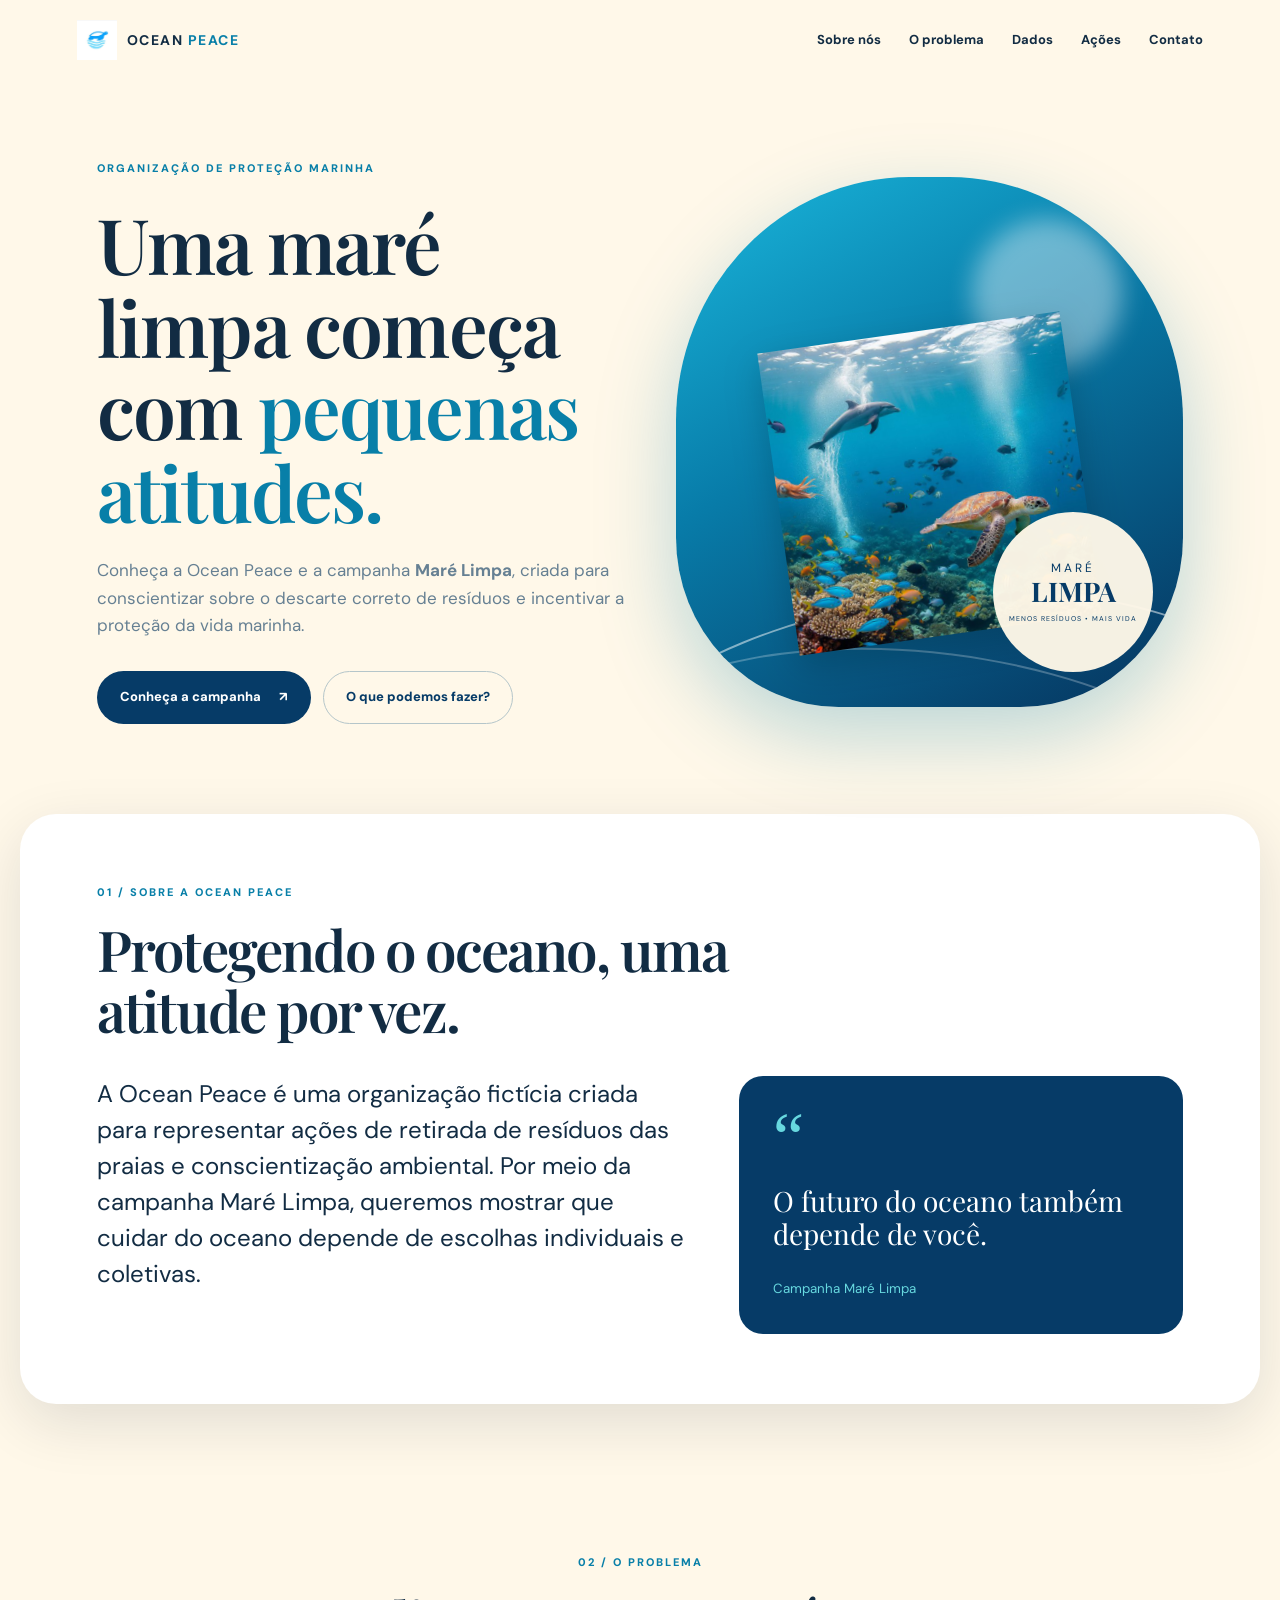
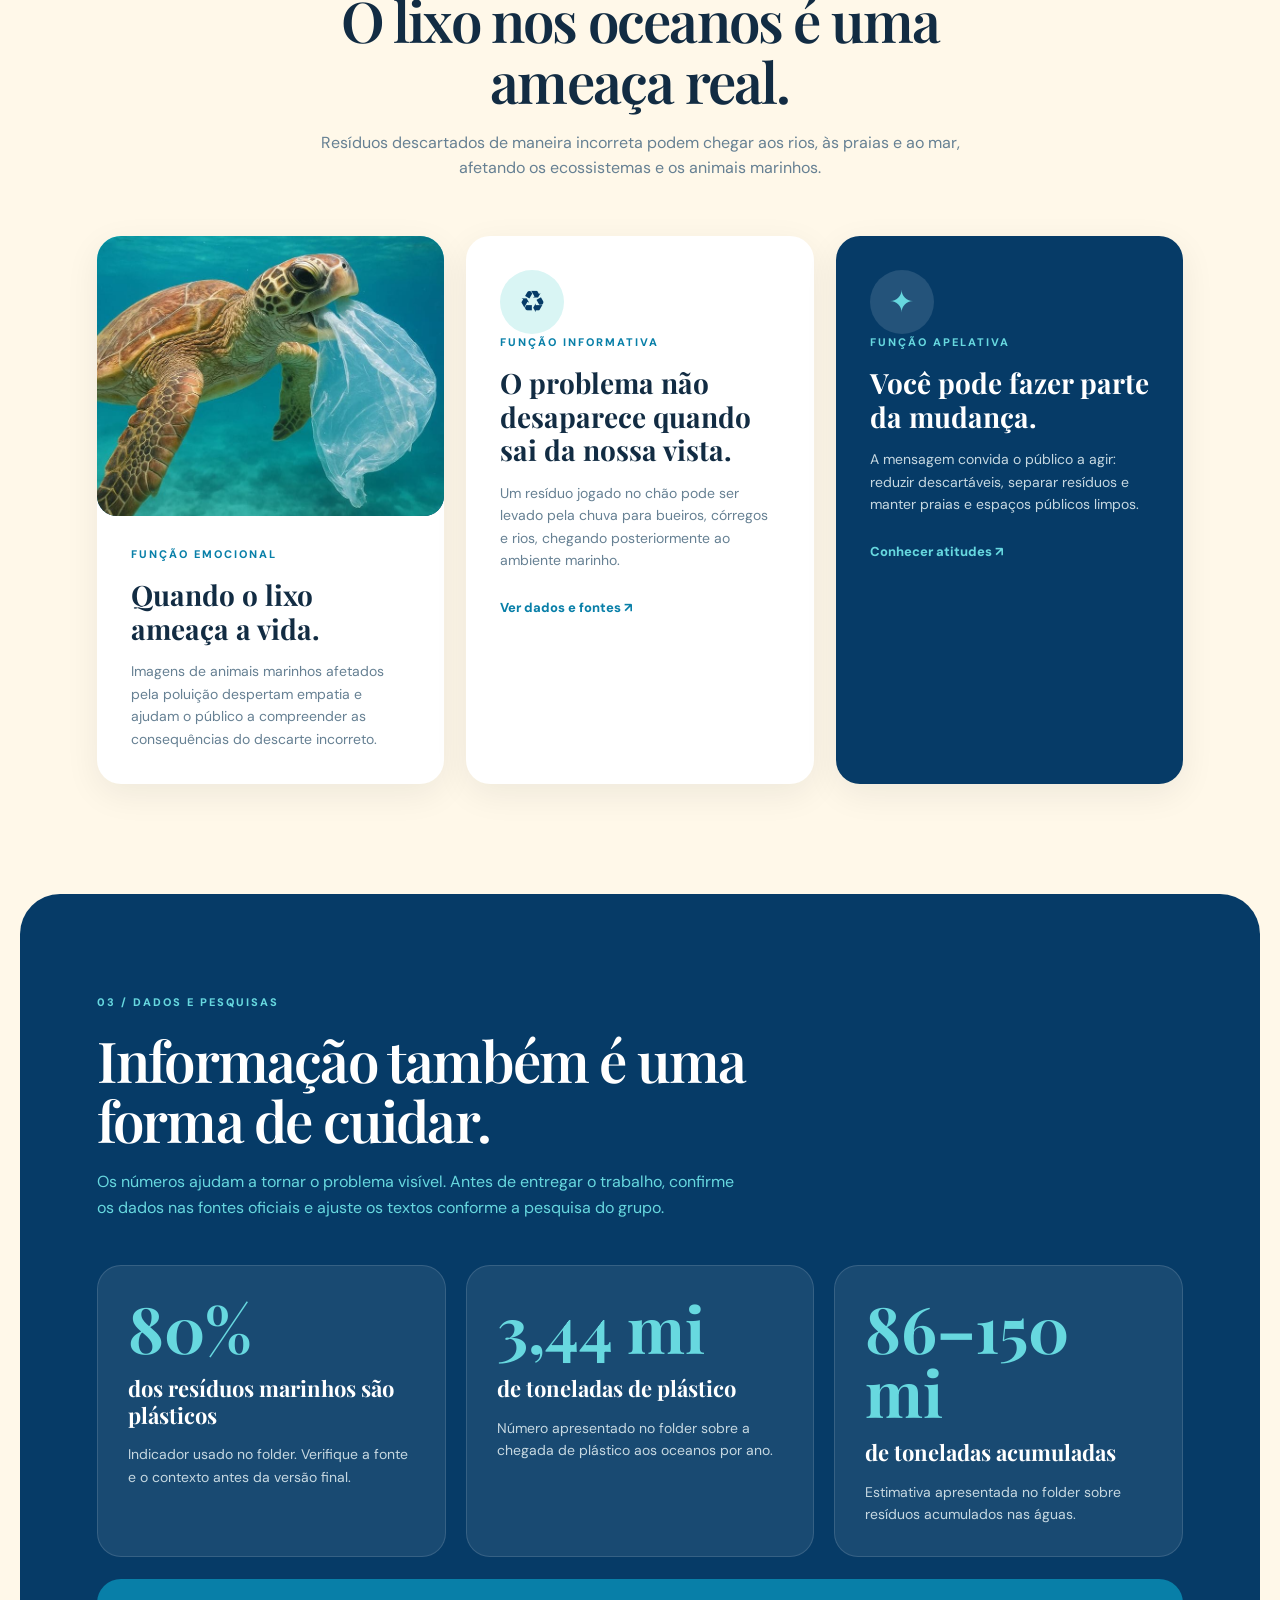
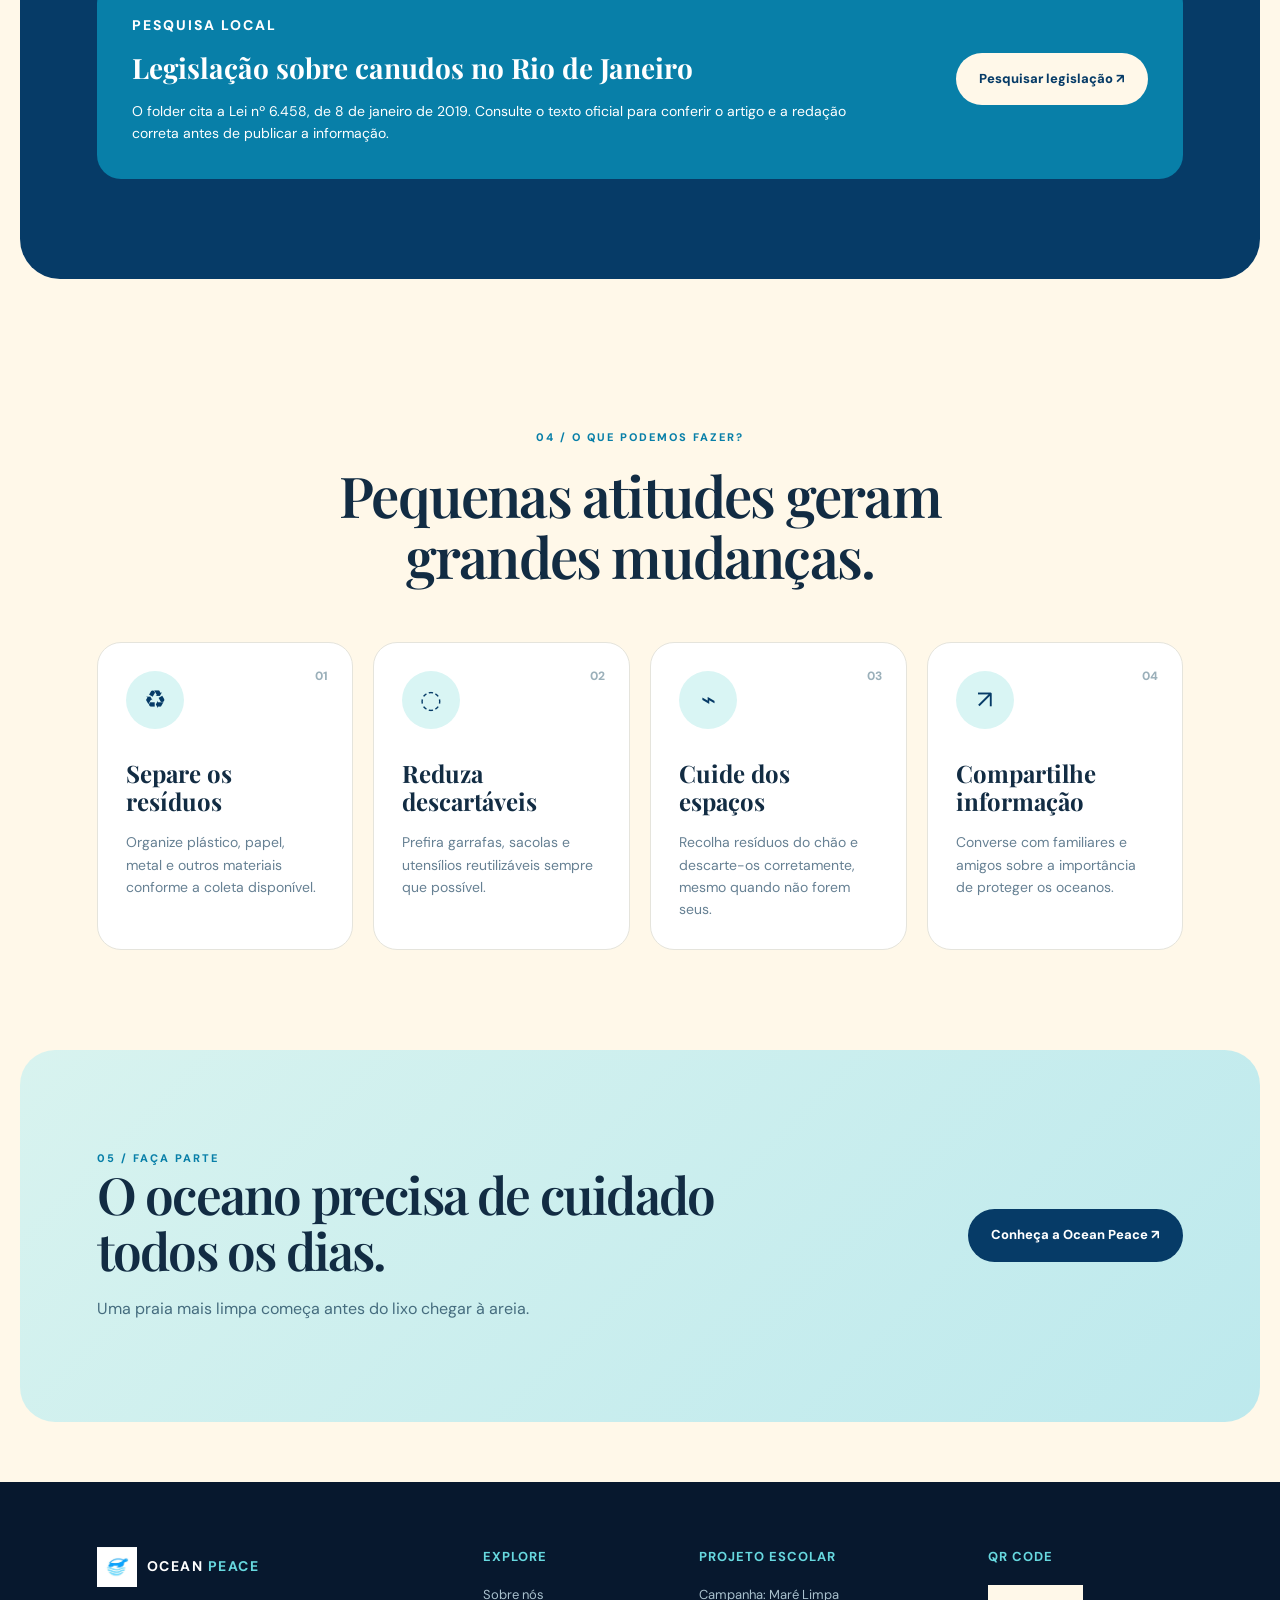
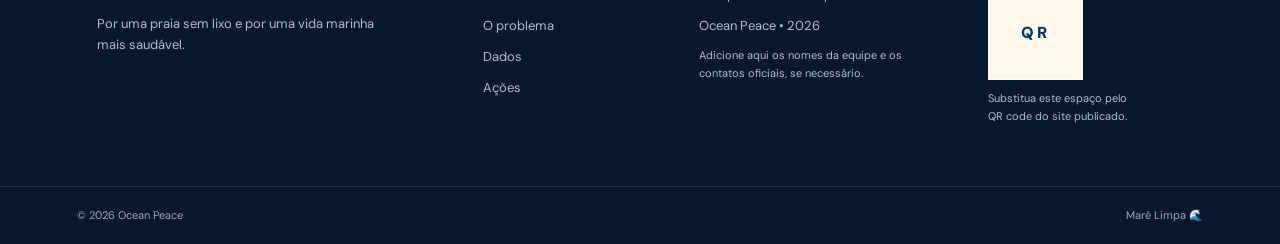
==== Ocean-peace/index.html @ 98bf5f0f "Add files via upload" ====
<!DOCTYPE html>
<html lang="pt-BR">
<head>
  <meta charset="UTF-8">
  <meta name="viewport" content="width=device-width, initial-scale=1.0">
  <meta name="description" content="Ocean Peace — Campanha Maré Limpa para a proteção dos oceanos e da vida marinha.">
  <title>Ocean Peace | Maré Limpa</title>
  <link rel="preconnect" href="https://fonts.googleapis.com">
  <link rel="preconnect" href="https://fonts.gstatic.com" crossorigin>
  <link href="https://fonts.googleapis.com/css2?family=DM+Sans:wght@400;500;600;700&family=Playfair+Display:wght@500;600;700&display=swap" rel="stylesheet">
  <link rel="stylesheet" href="style.css">
</head>
<body>
  <header class="site-header" id="inicio">
    <a class="brand" href="#inicio" aria-label="Ocean Peace - início">
      <img src="assets/logo.png.jpeg" alt="Logo Ocean Peace">
      <span>OCEAN <b>PEACE</b></span>
    </a>

    <button class="menu-toggle" aria-label="Abrir menu" aria-expanded="false">☰</button>

    <nav class="nav" aria-label="Navegação principal">
      <a href="#sobre">Sobre nós</a>
      <a href="#problema">O problema</a>
      <a href="#dados">Dados</a>
      <a href="#acoes">Ações</a>
      <a href="#contato">Contato</a>
    </nav>
  </header>

  <main>
    <section class="hero section-shell">
      <div class="hero-content">
        <p class="eyebrow">ORGANIZAÇÃO DE PROTEÇÃO MARINHA</p>
        <h1>Uma maré limpa começa com <em>pequenas atitudes.</em></h1>
        <p class="hero-text">
          Conheça a Ocean Peace e a campanha <strong>Maré Limpa</strong>, criada para conscientizar
          sobre o descarte correto de resíduos e incentivar a proteção da vida marinha.
        </p>
        <div class="hero-actions">
          <a class="button button-primary" href="#sobre">Conheça a campanha <span>↗</span></a>
          <a class="button button-ghost" href="#acoes">O que podemos fazer?</a>
        </div>
      </div>

      <div class="hero-art" aria-label="Ilustração decorativa do oceano">
        <div class="sun-glow"></div>
        <div class="bubble bubble-one"></div>
        <div class="bubble bubble-two"></div>
        <div class="bubble bubble-three"></div>
        <div class="wave wave-back"></div>
        <div class="wave wave-front"></div>
        <div class="turtle-symbol">
          <img src="assets/animais.png.jpeg" alt="">
        </div>
        <div class="hero-stamp">
          <span>MARÉ</span>
          <strong>LIMPA</strong>
          <small>MENOS RESÍDUOS • MAIS VIDA</small>
        </div>
      </div>
    </section>

    <section class="intro section-shell" id="sobre">
      <div class="section-heading">
        <p class="eyebrow">01 / SOBRE A OCEAN PEACE</p>
        <h2>Protegendo o oceano, uma atitude por vez.</h2>
      </div>
      <div class="intro-grid">
        <p class="large-copy">
          A Ocean Peace é uma organização fictícia criada para representar ações de retirada
          de resíduos das praias e conscientização ambiental. Por meio da campanha Maré Limpa,
          queremos mostrar que cuidar do oceano depende de escolhas individuais e coletivas.
        </p>
        <div class="quote-card">
          <span class="quote-mark">“</span>
          <p>O futuro do oceano também depende de você.</p>
          <small>Campanha Maré Limpa</small>
        </div>
      </div>
    </section>

    <section class="problem section-shell" id="problema">
      <div class="section-heading centered">
        <p class="eyebrow">02 / O PROBLEMA</p>
        <h2>O lixo nos oceanos é uma ameaça real.</h2>
        <p>
          Resíduos descartados de maneira incorreta podem chegar aos rios, às praias e ao mar,
          afetando os ecossistemas e os animais marinhos.
        </p>
      </div>

      <div class="feature-grid">
        <article class="feature-card feature-image">
          <div class="image-placeholder turtle-image" role="img" aria-label="Representação de uma tartaruga no oceano">
            <span>
              <img src="assets/tartaruga.png.jpeg" alt="">
            </span>
          </div>
          <div class="feature-body">
            <p class="card-tag">FUNÇÃO EMOCIONAL</p>
            <h3>Quando o lixo ameaça a vida.</h3>
            <p>
              Imagens de animais marinhos afetados pela poluição despertam empatia e ajudam
              o público a compreender as consequências do descarte incorreto.
            </p>
          </div>
        </article>

        <article class="feature-card">
          <div class="icon-circle">♻</div>
          <p class="card-tag">FUNÇÃO INFORMATIVA</p>
          <h3>O problema não desaparece quando sai da nossa vista.</h3>
          <p>
            Um resíduo jogado no chão pode ser levado pela chuva para bueiros, córregos e rios,
            chegando posteriormente ao ambiente marinho.
          </p>
          <a href="#dados" class="text-link">Ver dados e fontes ↗</a>
        </article>

        <article class="feature-card dark-card">
          <div class="icon-circle light">✦</div>
          <p class="card-tag">FUNÇÃO APELATIVA</p>
          <h3>Você pode fazer parte da mudança.</h3>
          <p>
            A mensagem convida o público a agir: reduzir descartáveis, separar resíduos e
            manter praias e espaços públicos limpos.
          </p>
          <a href="#acoes" class="text-link light-link">Conhecer atitudes ↗</a>
        </article>
      </div>
    </section>

    <section class="stats section-shell" id="dados">
      <div class="section-heading">
        <p class="eyebrow">03 / DADOS E PESQUISAS</p>
        <h2>Informação também é uma forma de cuidar.</h2>
        <p>
          Os números ajudam a tornar o problema visível. Antes de entregar o trabalho,
          confirme os dados nas fontes oficiais e ajuste os textos conforme a pesquisa do grupo.
        </p>
      </div>

      <div class="stats-grid">
        <article class="stat-card">
          <strong>80%</strong>
          <h3>dos resíduos marinhos são plásticos</h3>
          <p>Indicador usado no folder. Verifique a fonte e o contexto antes da versão final.</p>
        </article>
        <article class="stat-card">
          <strong>3,44 mi</strong>
          <h3>de toneladas de plástico</h3>
          <p>Número apresentado no folder sobre a chegada de plástico aos oceanos por ano.</p>
        </article>
        <article class="stat-card">
          <strong>86–150 mi</strong>
          <h3>de toneladas acumuladas</h3>
          <p>Estimativa apresentada no folder sobre resíduos acumulados nas águas.</p>
        </article>
      </div>

      <div class="research-note">
        <div>
          <p class="card-tag">PESQUISA LOCAL</p>
          <h3>Legislação sobre canudos no Rio de Janeiro</h3>
          <p>
            O folder cita a Lei nº 6.458, de 8 de janeiro de 2019. Consulte o texto oficial
            para conferir o artigo e a redação correta antes de publicar a informação.
          </p>
        </div>
        <a class="button button-light" href="https://leismunicipais.com.br/" target="_blank" rel="noopener noreferrer">
          Pesquisar legislação ↗
        </a>
      </div>
    </section>

    <section class="actions section-shell" id="acoes">
      <div class="section-heading centered">
        <p class="eyebrow">04 / O QUE PODEMOS FAZER?</p>
        <h2>Pequenas atitudes geram grandes mudanças.</h2>
      </div>

      <div class="action-grid">
        <article class="action-card">
          <span class="action-number">01</span>
          <div class="action-icon">♻</div>
          <h3>Separe os resíduos</h3>
          <p>Organize plástico, papel, metal e outros materiais conforme a coleta disponível.</p>
        </article>
        <article class="action-card">
          <span class="action-number">02</span>
          <div class="action-icon">◌</div>
          <h3>Reduza descartáveis</h3>
          <p>Prefira garrafas, sacolas e utensílios reutilizáveis sempre que possível.</p>
        </article>
        <article class="action-card">
          <span class="action-number">03</span>
          <div class="action-icon">⌁</div>
          <h3>Cuide dos espaços</h3>
          <p>Recolha resíduos do chão e descarte-os corretamente, mesmo quando não forem seus.</p>
        </article>
        <article class="action-card">
          <span class="action-number">04</span>
          <div class="action-icon">↗</div>
          <h3>Compartilhe informação</h3>
          <p>Converse com familiares e amigos sobre a importância de proteger os oceanos.</p>
        </article>
      </div>
    </section>

    <section class="cta section-shell">
      <div>
        <p class="eyebrow">05 / FAÇA PARTE</p>
        <h2>O oceano precisa de cuidado todos os dias.</h2>
        <p>Uma praia mais limpa começa antes do lixo chegar à areia.</p>
      </div>
      <a class="button button-primary" href="#contato">Conheça a Ocean Peace ↗</a>
    </section>
  </main>

  <footer class="footer" id="contato">
    <div class="footer-inner section-shell">
      <div class="footer-brand">
        <a class="brand" href="#inicio">
          <img src="assets/logo.png.jpeg" alt="Logo Ocean Peace">
          <span>OCEAN <b>PEACE</b></span>
        </a>
        <p>Por uma praia sem lixo e por uma vida marinha mais saudável.</p>
      </div>

      <div class="footer-column">
        <h3>Explore</h3>
        <a href="#sobre">Sobre nós</a>
        <a href="#problema">O problema</a>
        <a href="#dados">Dados</a>
        <a href="#acoes">Ações</a>
      </div>

      <div class="footer-column">
        <h3>Projeto escolar</h3>
        <p>Campanha: Maré Limpa</p>
        <p>Ocean Peace • 2026</p>
        <p class="muted">Adicione aqui os nomes da equipe e os contatos oficiais, se necessário.</p>
      </div>

      <div class="footer-column qr-area">
        <h3>QR Code</h3>
        <div class="qr-placeholder">QR</div>
        <p>Substitua este espaço pelo QR code do site publicado.</p>
      </div>
    </div>
    <div class="footer-bottom">
      <span>© 2026 Ocean Peace</span>
      <span>Maré Limpa 🌊</span>
    </div>
  </footer>

  <script src="script.js"></script>
</body>
</html>
---- Ocean-peace/style.css ----
* {
  box-sizing: border-box;
  margin: 0;
  padding: 0;
}

:root {
  --navy: #07182e;
  --deep-blue: #063b67;
  --ocean: #087fa8;
  --cyan: #67d8df;
  --cream: #fff8e9;
  --sand: #e9dfca;
  --ink: #122c43;
  --muted: #668093;
  --white: #ffffff;
  --radius: 24px;
  --shadow: 0 18px 60px rgba(7, 24, 46, 0.12);
}

html {
  scroll-behavior: smooth;
}

body {
  background: var(--cream);
  color: var(--ink);
  font-family: "DM Sans", sans-serif;
  line-height: 1.6;
}

a {
  color: inherit;
  text-decoration: none;
}

.site-header {
  align-items: center;
  background: rgba(255, 248, 233, 0.92);
  backdrop-filter: blur(18px);
  display: flex;
  justify-content: space-between;
  padding: 20px 6vw;
  position: sticky;
  top: 0;
  z-index: 10;
}

.brand {
  align-items: center;
  display: inline-flex;
  gap: 10px;
  font-size: 14px;
  font-weight: 700;
  letter-spacing: 1.5px;
}

.brand img {
  height: 40px;
  width: 40px;
}

.brand b {
  color: var(--ocean);
}

.nav {
  display: flex;
  gap: 28px;
  font-size: 13px;
  font-weight: 700;
}

.nav a {
  transition: color 0.2s ease;
}

.nav a:hover {
  color: var(--ocean);
}

.menu-toggle {
  background: none;
  border: 0;
  cursor: pointer;
  display: none;
  font-size: 24px;
}

.section-shell {
  margin: 0 auto;
  max-width: 1240px;
  padding-left: 6vw;
  padding-right: 6vw;
}

.hero {
  align-items: center;
  display: grid;
  gap: 40px;
  grid-template-columns: 1.03fr 0.97fr;
  min-height: 720px;
  padding-bottom: 90px;
  padding-top: 80px;
}

.hero-content {
  position: relative;
  z-index: 1;
}

.eyebrow,
.card-tag {
  color: var(--ocean);
  font-size: 11px;
  font-weight: 800;
  letter-spacing: 2px;
  text-transform: uppercase;
}

.hero h1,
h2 {
  font-family: "Playfair Display", serif;
  font-weight: 600;
  letter-spacing: -1.8px;
  line-height: 1.08;
}

.hero h1 {
  font-size: clamp(48px, 6vw, 82px);
  margin: 24px 0;
  max-width: 680px;
}

.hero h1 em {
  color: var(--ocean);
  font-style: normal;
}

.hero-text {
  color: var(--muted);
  font-size: 17px;
  max-width: 570px;
}

.hero-actions {
  display: flex;
  flex-wrap: wrap;
  gap: 12px;
  margin-top: 32px;
}

.button {
  align-items: center;
  border: 1px solid transparent;
  border-radius: 999px;
  display: inline-flex;
  font-size: 13px;
  font-weight: 800;
  gap: 18px;
  justify-content: center;
  padding: 15px 22px;
  transition: transform 0.2s ease, box-shadow 0.2s ease;
}

.button:hover {
  box-shadow: var(--shadow);
  transform: translateY(-3px);
}

.button-primary {
  background: var(--deep-blue);
  color: var(--white);
}

.button-ghost {
  border-color: #b5c6ca;
  color: var(--deep-blue);
}

.button-light {
  background: var(--cream);
  color: var(--deep-blue);
}

.hero-art {
  background: linear-gradient(150deg, #1ab7dc 0%, #087ca9 42%, #06335d 100%);
  border-radius: 46% 46% 32% 32%;
  box-shadow: 0 28px 80px rgba(8, 127, 168, 0.28);
  min-height: 530px;
  overflow: hidden;
  position: relative;
}

.sun-glow {
  background: rgba(255, 255, 255, 0.4);
  border-radius: 50%;
  filter: blur(12px);
  height: 150px;
  position: absolute;
  right: 12%;
  top: 8%;
  width: 150px;
}

.wave {
  border: 2px solid rgba(255, 255, 255, 0.5);
  border-radius: 50%;
  height: 340px;
  left: -20%;
  position: absolute;
  width: 140%;
}

.wave-back {
  bottom: -230px;
  transform: rotate(-8deg);
}

.wave-front {
  bottom: -285px;
  border-color: rgba(255, 255, 255, 0.25);
  transform: rotate(7deg);
}

.turtle-symbol {
  filter: drop-shadow(0 12px 18px rgba(0, 0, 0, 0.18));
  font-size: 150px;
  left: 20%;
  position: absolute;
  top: 29%;
  width: 60%;
  transform: rotate(-8deg);
}

.turtle-symbol img {
  display: block;
  width: 100%;
  height: 100%;
}

.hero-stamp {
  align-items: center;
  background: rgba(255, 248, 233, 0.96);
  border-radius: 50%;
  bottom: 35px;
  color: var(--deep-blue);
  display: flex;
  flex-direction: column;
  height: 160px;
  justify-content: center;
  position: absolute;
  right: 30px;
  text-align: center;
  width: 160px;
}

.hero-stamp span {
  font-size: 12px;
  letter-spacing: 3px;
}

.hero-stamp strong {
  font-family: "Playfair Display", serif;
  font-size: 27px;
  line-height: 1;
}

.hero-stamp small {
  font-size: 7px;
  letter-spacing: 1px;
  margin-top: 8px;
}

section:not(.hero) {
  padding-bottom: 100px;
  padding-top: 100px;
}

.section-heading {
  max-width: 720px;
}

.section-heading h2 {
  font-size: clamp(38px, 4.4vw, 62px);
  margin: 18px 0;
}

.section-heading > p:not(.eyebrow) {
  color: var(--muted);
  max-width: 650px;
}

.centered {
  margin-left: auto;
  margin-right: auto;
  text-align: center;
}

.centered > p:not(.eyebrow) {
  margin-left: auto;
  margin-right: auto;
}

.intro {
  background: var(--white);
  border-radius: 36px;
  box-shadow: var(--shadow);
  margin-bottom: 50px;
  padding-bottom: 70px !important;
  padding-top: 70px !important;
}

.intro-grid {
  align-items: stretch;
  display: grid;
  gap: 50px;
  grid-template-columns: 1fr 0.75fr;
  margin-top: 35px;
}

.large-copy {
  font-size: 24px;
  line-height: 1.5;
}

.quote-card {
  background: var(--deep-blue);
  border-radius: var(--radius);
  color: var(--white);
  padding: 34px;
}

.quote-mark {
  color: var(--cyan);
  font-family: Georgia, serif;
  font-size: 70px;
  line-height: 0.8;
}

.quote-card p {
  font-family: "Playfair Display", serif;
  font-size: 28px;
  line-height: 1.2;
  margin: 15px 0 24px;
}

.quote-card small {
  color: var(--cyan);
}

.problem {
  padding-bottom: 110px !important;
}

.feature-grid {
  display: grid;
  gap: 22px;
  grid-template-columns: repeat(3, 1fr);
  margin-top: 55px;
}

.feature-card {
  background: var(--white);
  border-radius: var(--radius);
  box-shadow: 0 10px 35px rgba(7, 24, 46, 0.07);
  overflow: hidden;
  padding: 34px;
}

.feature-card h3,
.stat-card h3,
.action-card h3,
.research-note h3 {
  font-family: "Playfair Display", serif;
  font-size: 28px;
  line-height: 1.2;
  margin: 15px 0;
}

.feature-card p:not(.card-tag),
.stat-card p,
.action-card p,
.research-note p {
  color: var(--muted);
  font-size: 14px;
}

.feature-image {
  padding: 0;
}

.image-placeholder {
  width: 100%;
  height: 280px;
  overflow: hidden;
  border-radius: 20px;
}

.image-placeholder img {
  width: 100%;
  height: 100%;
  object-fit: cover;
  display: block;
}

.turtle-image {
  background: linear-gradient(160deg, #8fe7e8, #087fa8 55%, #063b67);
}

.turtle-image span {
  filter: drop-shadow(0 10px 8px rgba(0, 0, 0, 0.18));
  font-size: 105px;
  transform: rotate(-10deg);
}

.feature-body {
  padding: 30px 34px 34px;
}

.icon-circle,
.action-icon {
  align-items: center;
  background: #d9f5f4;
  border-radius: 50%;
  color: var(--deep-blue);
  display: flex;
  font-size: 30px;
  height: 64px;
  justify-content: center;
  width: 64px;
}

.dark-card {
  background: var(--deep-blue);
  color: var(--white);
}

.dark-card .card-tag {
  color: var(--cyan);
}

.dark-card p:not(.card-tag) {
  color: #c6d8e1;
}

.icon-circle.light {
  background: rgba(255, 255, 255, 0.12);
  color: var(--cyan);
}

.text-link {
  color: var(--ocean);
  display: inline-block;
  font-size: 13px;
  font-weight: 800;
  margin-top: 26px;
}

.light-link {
  color: var(--cyan);
}

.stats {
  background: var(--deep-blue);
  border-radius: 40px;
  color: var(--white);
  margin-bottom: 50px;
}

.stats .eyebrow,
.stats .section-heading > p:not(.eyebrow) {
  color: var(--cyan);
}

.stats-grid {
  display: grid;
  gap: 20px;
  grid-template-columns: repeat(3, 1fr);
  margin-top: 45px;
}

.stat-card {
  background: rgba(255, 255, 255, 0.08);
  border: 1px solid rgba(255, 255, 255, 0.13);
  border-radius: var(--radius);
  padding: 30px;
}

.stat-card strong {
  color: var(--cyan);
  display: block;
  font-family: "Playfair Display", serif;
  font-size: clamp(42px, 5vw, 68px);
  line-height: 1;
}

.stat-card h3 {
  font-size: 22px;
}

.stat-card p {
  color: #c6d8e1;
}

.research-note {
  align-items: center;
  background: var(--ocean);
  border-radius: var(--radius);
  display: flex;
  gap: 30px;
  justify-content: space-between;
  margin-top: 22px;
  padding: 35px;
}

.research-note .card-tag,
.research-note p,
.research-note h3 {
  color: var(--white);
}

.research-note > div {
  max-width: 720px;
}

.action-grid {
  display: grid;
  gap: 20px;
  grid-template-columns: repeat(4, 1fr);
  margin-top: 55px;
}

.action-card {
  background: var(--white);
  border: 1px solid #e5e4dc;
  border-radius: var(--radius);
  padding: 28px;
  position: relative;
}

.action-number {
  color: #9bb0ba;
  font-size: 12px;
  font-weight: 800;
  position: absolute;
  right: 24px;
  top: 24px;
}

.action-icon {
  font-size: 25px;
  height: 58px;
  margin-bottom: 30px;
  width: 58px;
}

.action-card h3 {
  font-size: 24px;
}

.cta {
  align-items: center;
  background: linear-gradient(135deg, #d8f3ef, #bde9ed);
  border-radius: 35px;
  display: flex;
  gap: 35px;
  justify-content: space-between;
  margin-bottom: 60px;
}

.cta h2 {
  font-size: clamp(35px, 4vw, 56px);
  max-width: 700px;
}

.cta p:not(.eyebrow) {
  color: #456c7e;
  margin-top: 18px;
}

.footer {
  background: var(--navy);
  color: var(--white);
  padding-top: 65px;
}

.footer-inner {
  display: grid;
  gap: 45px;
  grid-template-columns: 1.4fr 0.7fr 1fr 0.8fr;
  padding-bottom: 60px;
}

.footer .brand {
  color: var(--white);
}

.footer .brand b {
  color: var(--cyan);
}

.footer-brand p,
.footer-column p,
.footer-column a {
  color: #a9c1ce;
  font-size: 13px;
}

.footer-brand p {
  margin-top: 20px;
  max-width: 280px;
}

.footer-column {
  display: flex;
  flex-direction: column;
  gap: 10px;
}

.footer-column h3 {
  color: var(--cyan);
  font-size: 13px;
  letter-spacing: 1px;
  margin-bottom: 8px;
  text-transform: uppercase;
}

.muted {
  font-size: 11px !important;
}

.qr-placeholder {
  align-items: center;
  background: var(--cream);
  color: var(--deep-blue);
  display: flex;
  font-weight: 900;
  height: 95px;
  justify-content: center;
  letter-spacing: 3px;
  width: 95px;
}

.qr-area p {
  font-size: 11px;
  max-width: 150px;
}

.footer-bottom {
  border-top: 1px solid rgba(255, 255, 255, 0.12);
  color: #91adbc;
  display: flex;
  font-size: 11px;
  justify-content: space-between;
  padding: 20px 6vw;
}

@media (max-width: 900px) {
  .hero {
    grid-template-columns: 1fr;
    padding-top: 55px;
  }

  .hero-art {
    min-height: 430px;
  }

  .feature-grid,
  .stats-grid {
    grid-template-columns: 1fr;
  }

  .action-grid {
    grid-template-columns: repeat(2, 1fr);
  }

  .footer-inner {
    grid-template-columns: repeat(2, 1fr);
  }
}

@media (max-width: 640px) {
  .site-header {
    padding: 15px 6vw;
  }

  .menu-toggle {
    display: block;
  }

  .nav {
    background: var(--cream);
    border-radius: 0 0 20px 20px;
    display: none;
    flex-direction: column;
    gap: 18px;
    left: 0;
    padding: 25px 6vw;
    position: absolute;
    right: 0;
    top: 70px;
  }

  .nav.open {
    display: flex;
  }

  .hero {
    min-height: auto;
    padding-bottom: 55px;
    padding-top: 55px;
  }

  .hero h1 {
    font-size: 48px;
  }

  .hero-art {
    min-height: 360px;
  }

  .turtle-symbol {
    font-size: 105px;
    left: 25%;
    top: 29%;
  }

  .hero-stamp {
    bottom: 20px;
    height: 125px;
    right: 20px;
    width: 125px;
  }

  .hero-stamp strong {
    font-size: 21px;
  }

  section:not(.hero) {
    padding-bottom: 65px;
    padding-top: 65px;
  }

  .intro-grid,
  .action-grid {
    grid-template-columns: 1fr;
  }

  .intro {
    padding-bottom: 40px !important;
    padding-top: 40px !important;
  }

  .large-copy {
    font-size: 20px;
  }

  .feature-card {
    padding: 25px;
  }

  .feature-image {
    padding: 0;
  }

  .feature-body {
    padding: 25px;
  }

  .research-note,
  .cta {
    align-items: flex-start;
    flex-direction: column;
  }

  .footer-inner {
    grid-template-columns: 1fr;
  }

  .footer-bottom {
    gap: 10px;
    flex-direction: column;
  }
}
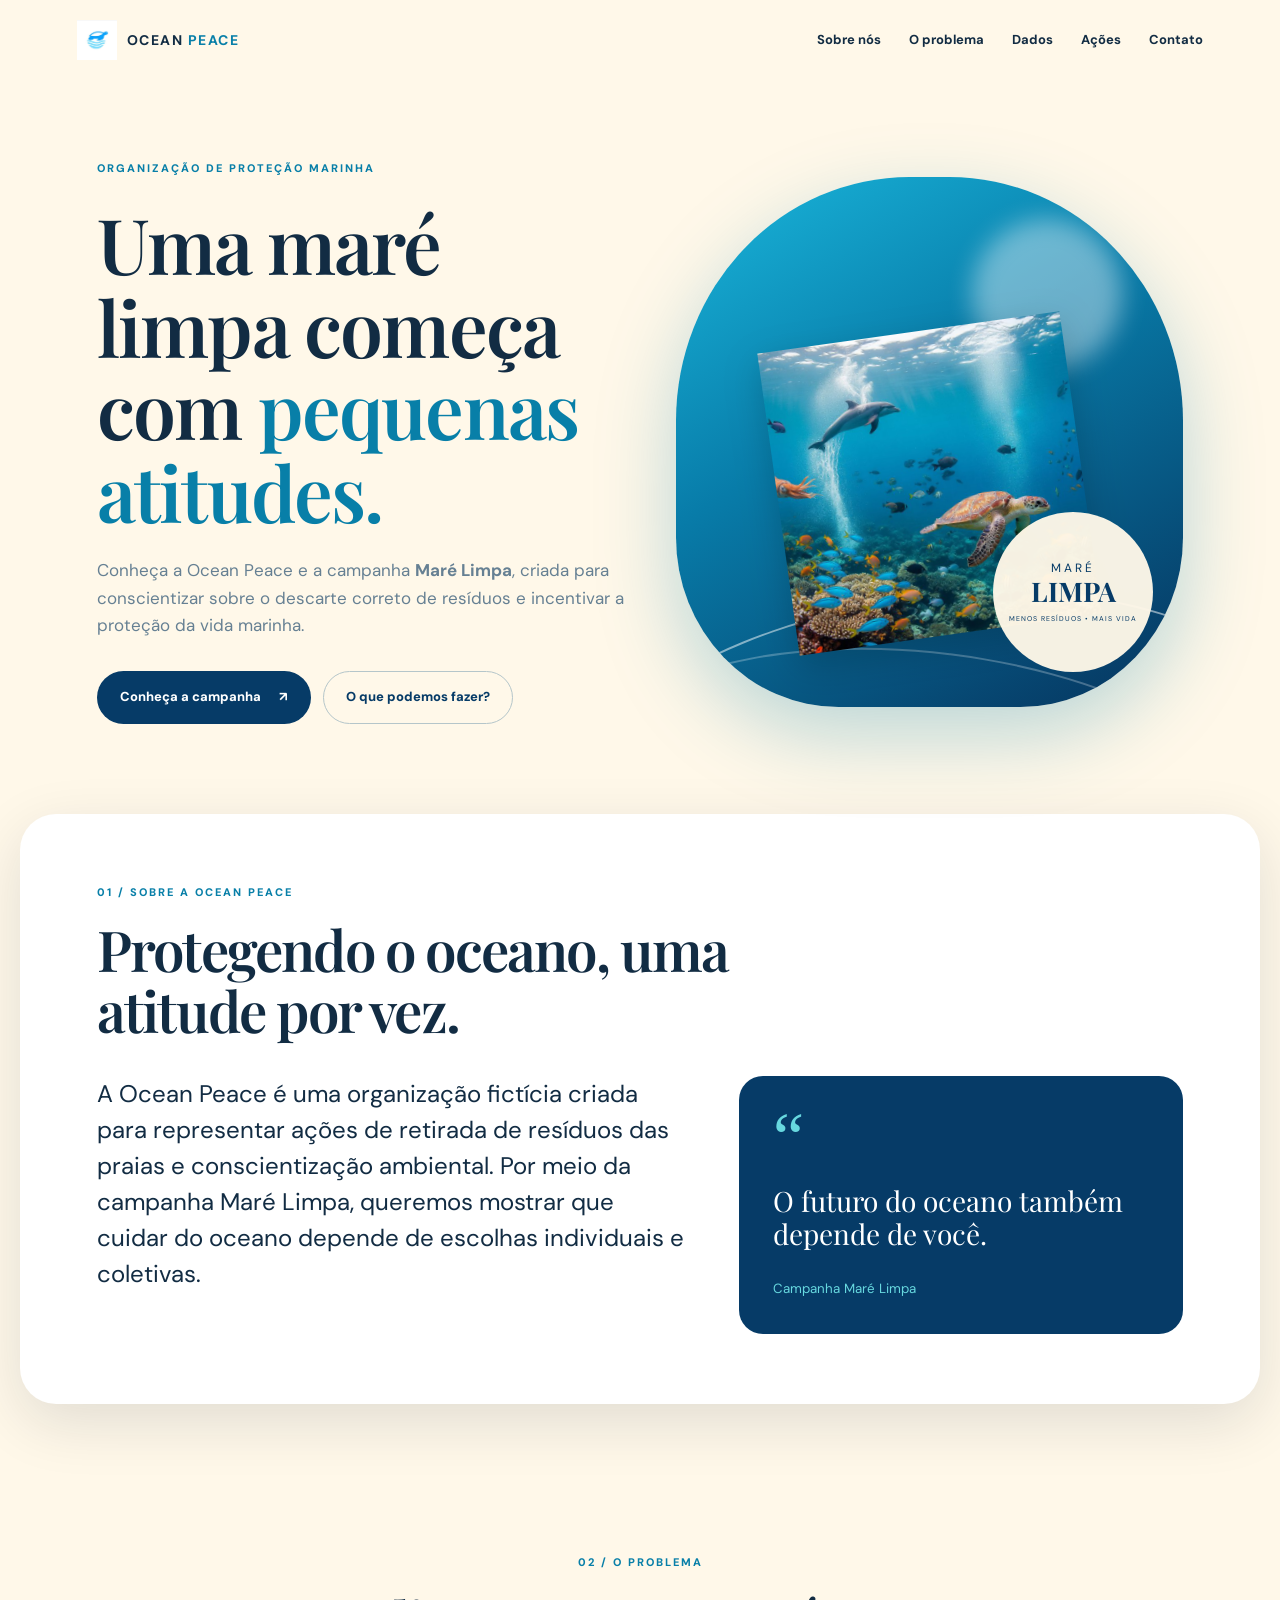
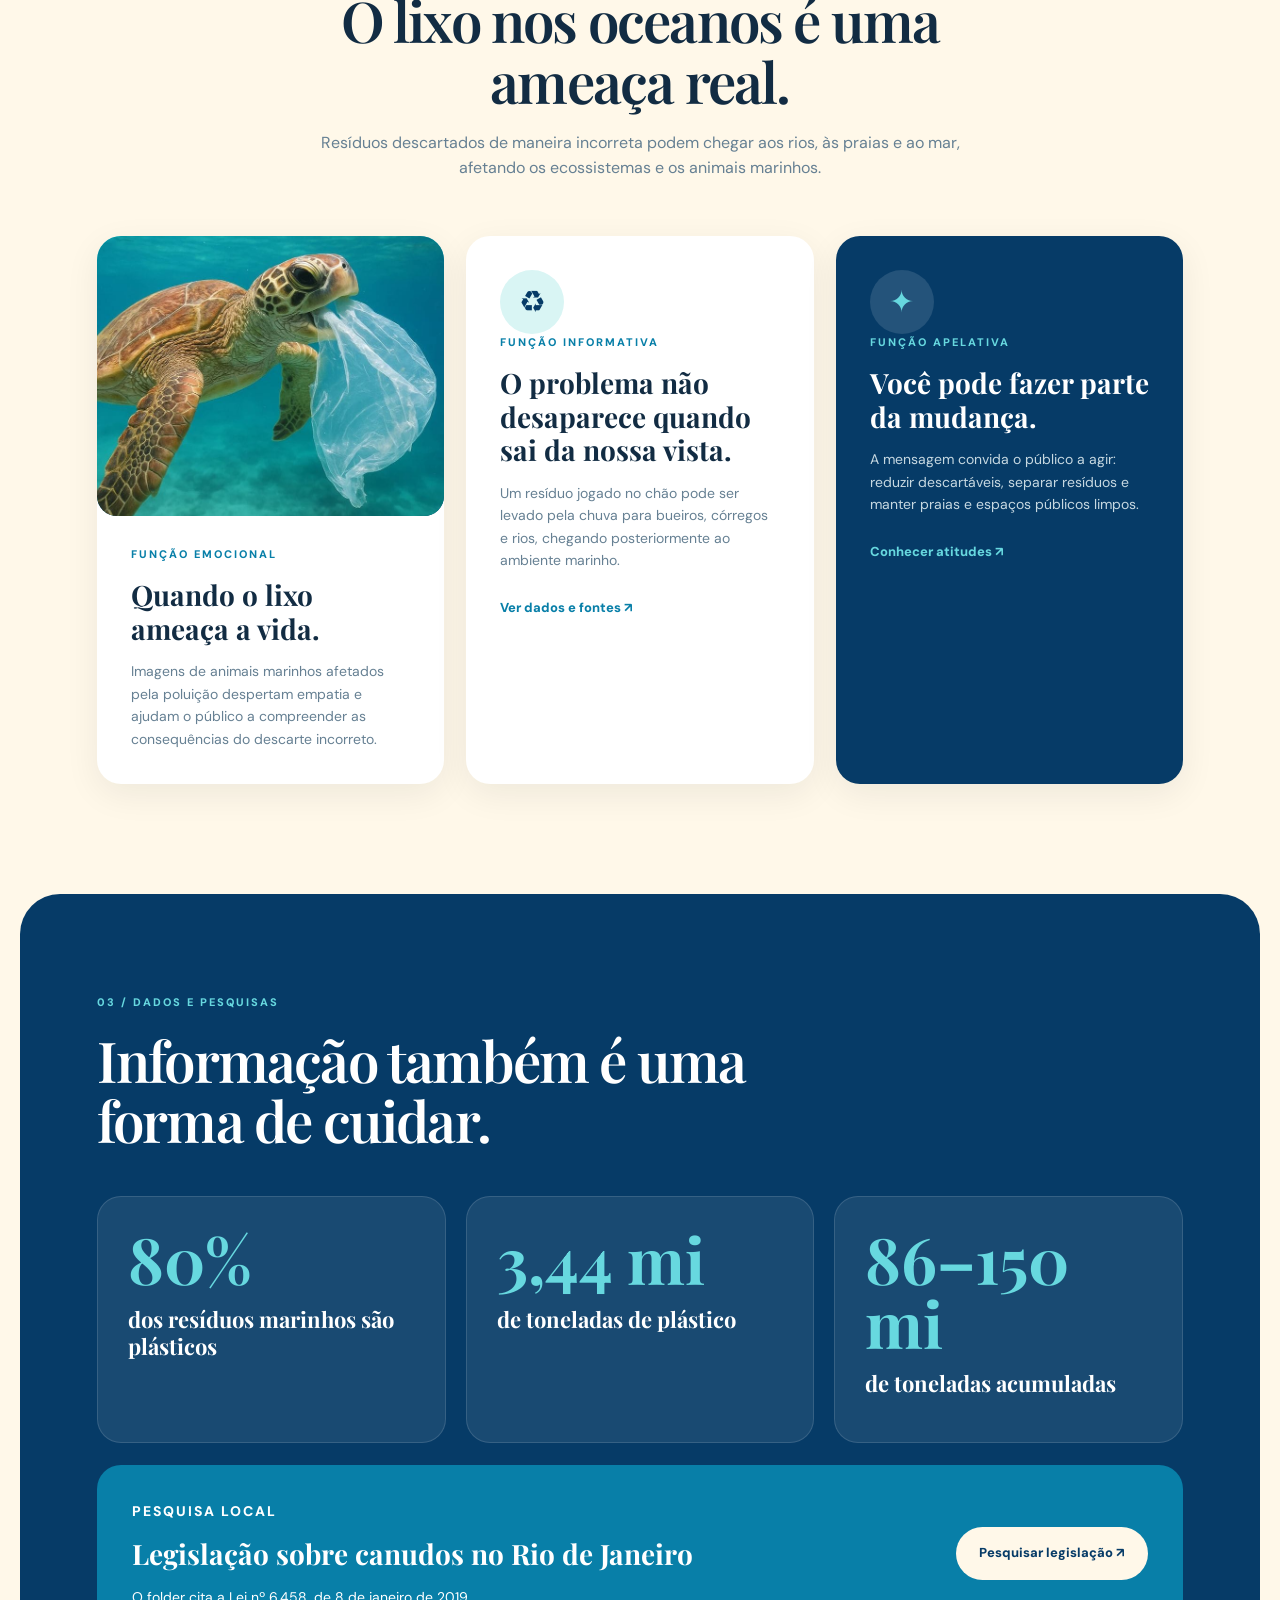
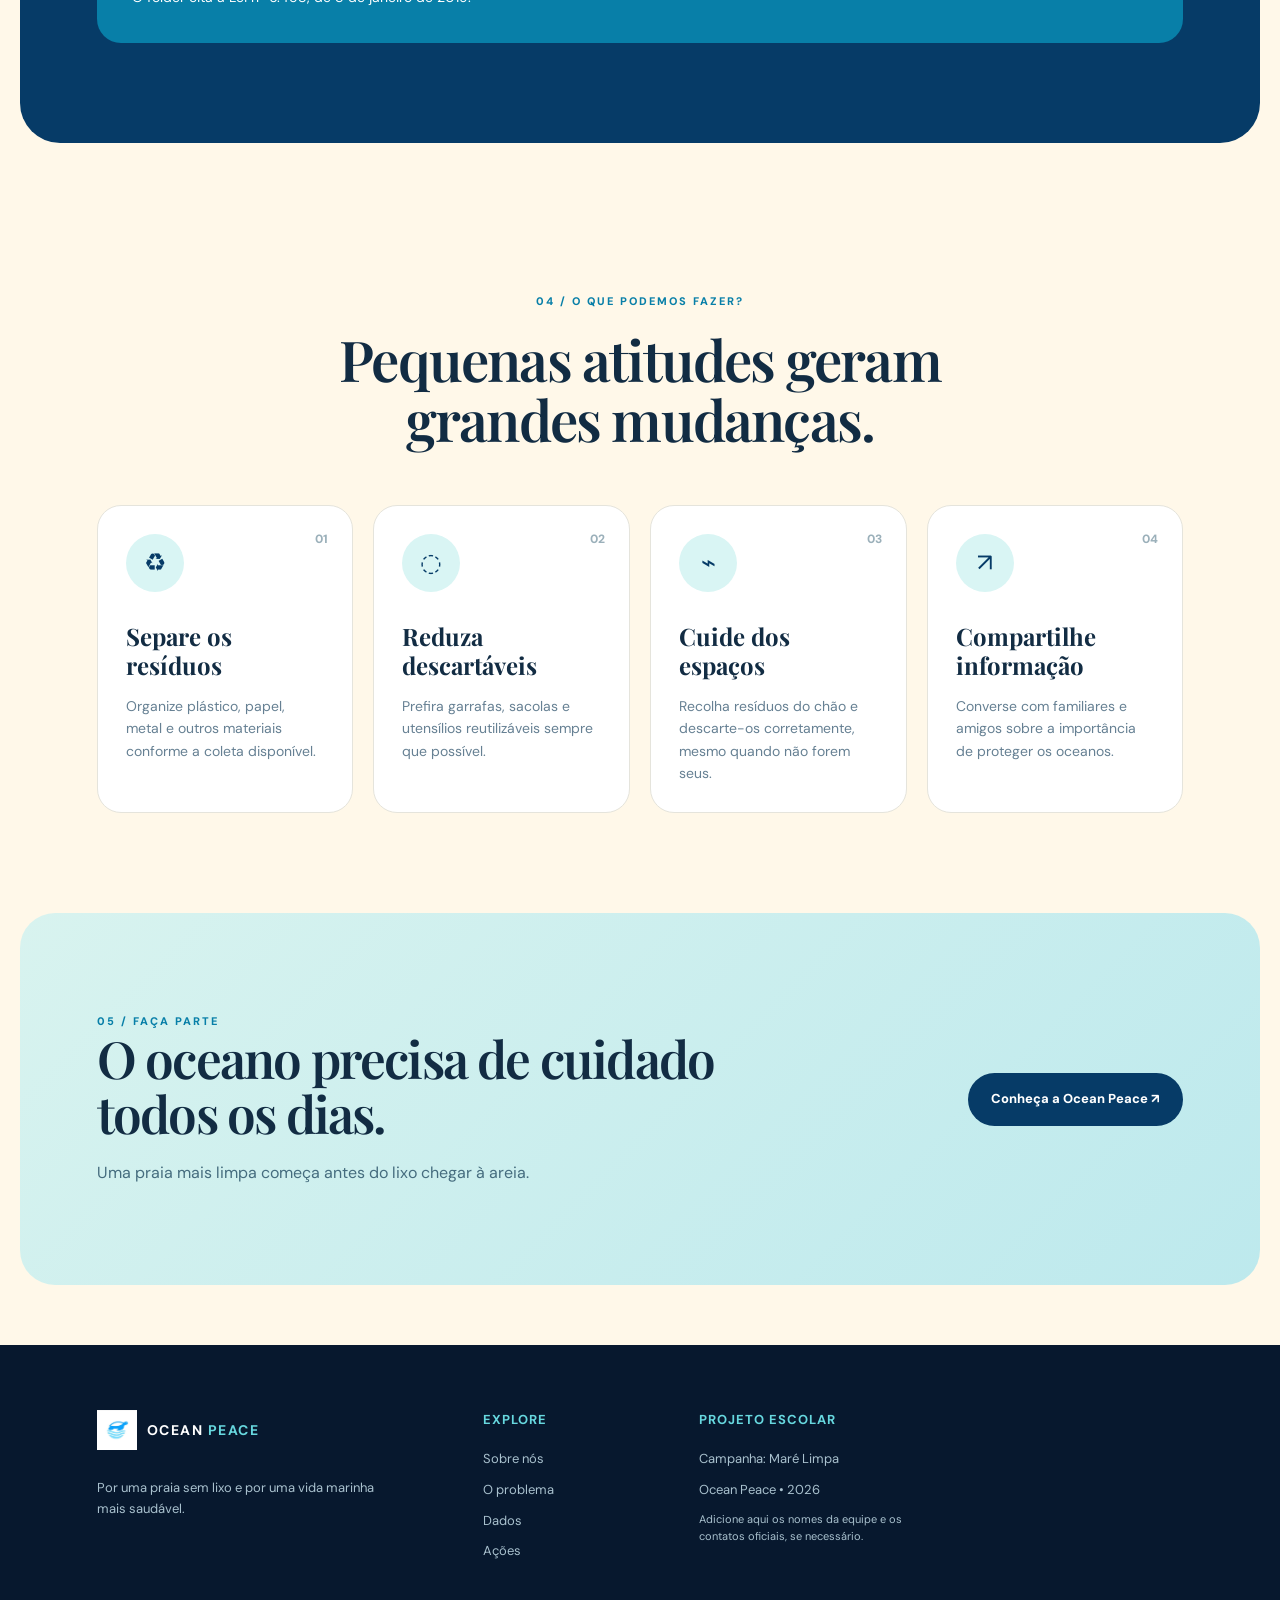
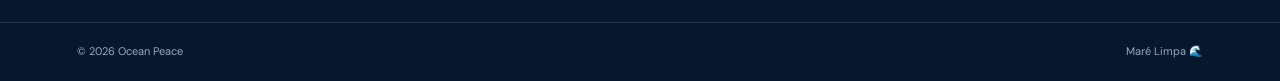
==== commit 51e5efe1: "Atualizar o index.html" ====
--- a/Ocean-peace/index.html
+++ b/Ocean-peace/index.html
@@ -135,27 +135,20 @@
       <div class="section-heading">
         <p class="eyebrow">03 / DADOS E PESQUISAS</p>
         <h2>Informação também é uma forma de cuidar.</h2>
-        <p>
-          Os números ajudam a tornar o problema visível. Antes de entregar o trabalho,
-          confirme os dados nas fontes oficiais e ajuste os textos conforme a pesquisa do grupo.
-        </p>
       </div>
 
       <div class="stats-grid">
         <article class="stat-card">
           <strong>80%</strong>
           <h3>dos resíduos marinhos são plásticos</h3>
-          <p>Indicador usado no folder. Verifique a fonte e o contexto antes da versão final.</p>
         </article>
         <article class="stat-card">
           <strong>3,44 mi</strong>
           <h3>de toneladas de plástico</h3>
-          <p>Número apresentado no folder sobre a chegada de plástico aos oceanos por ano.</p>
         </article>
         <article class="stat-card">
           <strong>86–150 mi</strong>
-          <h3>de toneladas acumuladas</h3>
-          <p>Estimativa apresentada no folder sobre resíduos acumulados nas águas.</p>
+          <h3>de toneladas acumuladas</h3> 
         </article>
       </div>
 
@@ -164,8 +157,7 @@
           <p class="card-tag">PESQUISA LOCAL</p>
           <h3>Legislação sobre canudos no Rio de Janeiro</h3>
           <p>
-            O folder cita a Lei nº 6.458, de 8 de janeiro de 2019. Consulte o texto oficial
-            para conferir o artigo e a redação correta antes de publicar a informação.
+            O folder cita a Lei nº 6.458, de 8 de janeiro de 2019.
           </p>
         </div>
         <a class="button button-light" href="https://leismunicipais.com.br/" target="_blank" rel="noopener noreferrer">
@@ -242,12 +234,6 @@
         <p>Ocean Peace • 2026</p>
         <p class="muted">Adicione aqui os nomes da equipe e os contatos oficiais, se necessário.</p>
       </div>
-
-      <div class="footer-column qr-area">
-        <h3>QR Code</h3>
-        <div class="qr-placeholder">QR</div>
-        <p>Substitua este espaço pelo QR code do site publicado.</p>
-      </div>
     </div>
     <div class="footer-bottom">
       <span>© 2026 Ocean Peace</span>
